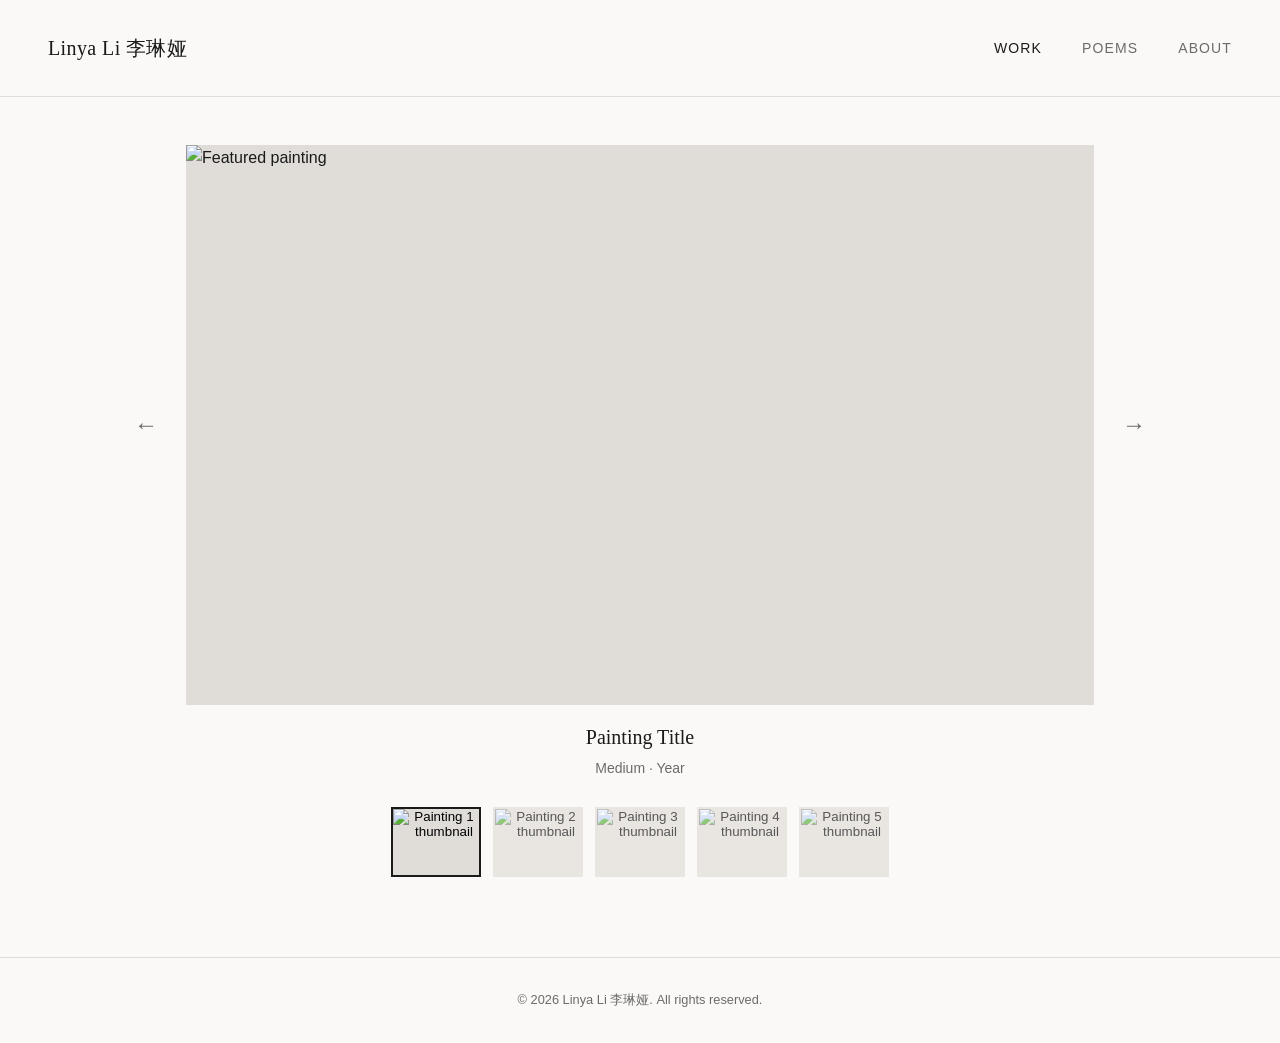
==== index.html @ bd1ce264 "Add files via upload" ====
<!DOCTYPE html>
<html lang="en">
<head>
  <meta charset="UTF-8" />
  <meta name="viewport" content="width=device-width, initial-scale=1.0" />
  <title>Portfolio — Paintings</title>
  <link rel="stylesheet" href="css/style.css" />
</head>
<body>

  <nav>
    <a class="nav-brand" href="index.html">Linya Li 李琳娅</a>
    <ul class="nav-links">
      <li><a href="index.html" class="active">Work</a></li>
      <li><a href="poems.html">Poems</a></li>
      <li><a href="about.html">About</a></li>
    </ul>
  </nav>

  <main>

    <!-- ── Hero image ─────────────────────────────────────── -->
    <div class="gallery-hero-wrapper">
      <button class="hero-arrow" id="prev-btn" aria-label="Previous painting">&#8592;</button>

      <div class="gallery-hero">
        <!--
          TO ADD YOUR PAINTINGS:
          1. Place your image files in the images/ folder.
          2. Change the src attributes below to match your filenames,
             e.g. src="images/my-painting.jpg"
          3. Update the data-title and data-caption attributes on each
             thumbnail button to match each painting's info.
        -->
        <img
          id="hero-img"
          src="https://placehold.co/1100x830/e0ddd8/6b6b6b?text=Your+Painting+Here"
          alt="Featured painting"
        />
      </div>

      <button class="hero-arrow" id="next-btn" aria-label="Next painting">&#8594;</button>
    </div>

    <!-- ── Caption ────────────────────────────────────────── -->
    <div class="gallery-caption">
      <h2 id="hero-title">Painting Title</h2>
      <p id="hero-caption">Medium · Year</p>
    </div>

    <!-- ── Thumbnails ─────────────────────────────────────── -->
    <div class="gallery-thumbnails" id="thumbnails">

      <!-- Each button: set data-src, data-title, data-caption to match your painting -->

      <button
        class="active"
        data-src="https://placehold.co/1100x830/e0ddd8/6b6b6b?text=Your+Painting+Here"
        data-title="Painting Title"
        data-caption="Medium · Year"
      >
        <img src="https://placehold.co/180x140/e0ddd8/6b6b6b?text=1" alt="Painting 1 thumbnail" />
      </button>

      <button
        data-src="https://placehold.co/1100x830/d4cfc9/6b6b6b?text=Painting+2"
        data-title="Second Painting"
        data-caption="Oil on canvas · 2024"
      >
        <img src="https://placehold.co/180x140/d4cfc9/6b6b6b?text=2" alt="Painting 2 thumbnail" />
      </button>

      <button
        data-src="https://placehold.co/1100x830/ccc5bc/6b6b6b?text=Painting+3"
        data-title="Third Painting"
        data-caption="Watercolor · 2023"
      >
        <img src="https://placehold.co/180x140/ccc5bc/6b6b6b?text=3" alt="Painting 3 thumbnail" />
      </button>

      <button
        data-src="https://placehold.co/1100x830/bfb9b0/6b6b6b?text=Painting+4"
        data-title="Fourth Painting"
        data-caption="Acrylic · 2023"
      >
        <img src="https://placehold.co/180x140/bfb9b0/6b6b6b?text=4" alt="Painting 4 thumbnail" />
      </button>

      <button
        data-src="https://placehold.co/1100x830/b3aca2/6b6b6b?text=Painting+5"
        data-title="Fifth Painting"
        data-caption="Gouache · 2022"
      >
        <img src="https://placehold.co/180x140/b3aca2/6b6b6b?text=5" alt="Painting 5 thumbnail" />
      </button>

    </div>

  </main>

  <footer>
    <p>&copy; <span id="year"></span> Linya Li 李琳娅. All rights reserved.</p>
  </footer>

  <script src="js/main.js"></script>
</body>
</html>
---- css/style.css ----
/* ============================================================
   Portfolio — Shared Styles
   Palette: off-white bg, near-black text, soft gray accents
   ============================================================ */

*, *::before, *::after {
  box-sizing: border-box;
  margin: 0;
  padding: 0;
}

:root {
  --bg:        #faf9f7;
  --text:      #1a1a1a;
  --muted:     #6b6b6b;
  --accent:    #c8b89a;
  --border:    #e0ddd8;
  --white:     #ffffff;

  --font-sans: -apple-system, BlinkMacSystemFont, "Segoe UI", Helvetica, Arial, sans-serif;
  --font-serif: Georgia, "Times New Roman", serif;
}

html {
  font-size: 16px;
  scroll-behavior: smooth;
}

body {
  background-color: var(--bg);
  color: var(--text);
  font-family: var(--font-sans);
  line-height: 1.6;
  min-height: 100vh;
  display: flex;
  flex-direction: column;
}

a {
  color: inherit;
  text-decoration: none;
}

img {
  display: block;
  max-width: 100%;
}

/* ============================================================
   Navigation
   ============================================================ */

nav {
  width: 100%;
  padding: 2rem 3rem;
  display: flex;
  align-items: center;
  justify-content: space-between;
  border-bottom: 1px solid var(--border);
}

.nav-brand {
  font-family: var(--font-serif);
  font-size: 1.25rem;
  letter-spacing: 0.02em;
}

.nav-links {
  display: flex;
  gap: 2.5rem;
  list-style: none;
}

.nav-links a {
  font-size: 0.875rem;
  letter-spacing: 0.08em;
  text-transform: uppercase;
  color: var(--muted);
  transition: color 0.2s;
}

.nav-links a:hover,
.nav-links a.active {
  color: var(--text);
}

/* ============================================================
   Main content wrapper
   ============================================================ */

main {
  flex: 1;
  width: 100%;
  max-width: 1100px;
  margin: 0 auto;
  padding: 3rem 2rem 5rem;
}

/* ============================================================
   Footer
   ============================================================ */

footer {
  text-align: center;
  padding: 2rem;
  font-size: 0.8rem;
  color: var(--muted);
  border-top: 1px solid var(--border);
}

/* ============================================================
   Gallery — Hero + Thumbnail strip (index.html)
   ============================================================ */

.gallery-hero-wrapper {
  display: flex;
  align-items: center;
  gap: 1rem;
}

.hero-arrow {
  flex-shrink: 0;
  background: none;
  border: none;
  font-size: 1.5rem;
  cursor: pointer;
  color: var(--muted);
  padding: 0.5rem 0.75rem;
  transition: color 0.2s;
  line-height: 1;
  user-select: none;
}

.hero-arrow:hover {
  color: var(--text);
}

.gallery-hero {
  flex: 1;
  aspect-ratio: 4 / 3;
  max-height: 560px;
  overflow: hidden;
  background: var(--border);
  position: relative;
}

.gallery-hero img {
  width: 100%;
  height: 100%;
  object-fit: cover;
  opacity: 1;
  transition: opacity 0.35s ease;
}

.gallery-hero img.fading {
  opacity: 0;
}

.gallery-caption {
  margin-top: 1rem;
  min-height: 2.5rem;
  text-align: center;
}

.gallery-caption h2 {
  font-family: var(--font-serif);
  font-size: 1.25rem;
  font-weight: normal;
}

.gallery-caption p {
  font-size: 0.875rem;
  color: var(--muted);
  margin-top: 0.25rem;
}

.gallery-thumbnails {
  display: flex;
  flex-wrap: wrap;
  justify-content: center;
  gap: 0.75rem;
  margin-top: 1.75rem;
}

.gallery-thumbnails button {
  width: 90px;
  height: 70px;
  padding: 0;
  border: 2px solid transparent;
  background: var(--border);
  cursor: pointer;
  overflow: hidden;
  transition: border-color 0.2s, opacity 0.2s;
  opacity: 0.65;
}

.gallery-thumbnails button img {
  width: 100%;
  height: 100%;
  object-fit: cover;
}

.gallery-thumbnails button:hover {
  opacity: 0.9;
}

.gallery-thumbnails button.active {
  border-color: var(--text);
  opacity: 1;
}

/* ============================================================
   About page
   ============================================================ */

.about-layout {
  display: grid;
  grid-template-columns: 240px 1fr;
  gap: 4rem;
  align-items: start;
  margin-top: 1rem;
}

.about-photo {
  width: 100%;
  aspect-ratio: 3 / 4;
  object-fit: cover;
  background: var(--border);
}

.about-photo-placeholder {
  width: 100%;
  aspect-ratio: 3 / 4;
  background: var(--border);
  display: flex;
  align-items: center;
  justify-content: center;
  color: var(--muted);
  font-size: 0.8rem;
  text-align: center;
  padding: 1rem;
}

.about-text h1 {
  font-family: var(--font-serif);
  font-size: 2rem;
  font-weight: normal;
  margin-bottom: 1.5rem;
}

.about-text p {
  color: var(--muted);
  margin-bottom: 1rem;
  max-width: 55ch;
  font-size: 1rem;
  line-height: 1.8;
}

.about-text p:last-child {
  margin-bottom: 0;
}

/* ============================================================
   Poems page
   ============================================================ */

.poems-header {
  margin-bottom: 3rem;
}

.poems-header h1 {
  font-family: var(--font-serif);
  font-size: 2rem;
  font-weight: normal;
}

.poems-header p {
  color: var(--muted);
  margin-top: 0.5rem;
  font-size: 0.9rem;
}

.poem {
  max-width: 580px;
  margin-bottom: 4rem;
  padding-bottom: 4rem;
  border-bottom: 1px solid var(--border);
}

.poem:last-child {
  border-bottom: none;
}

.poem h2 {
  font-family: var(--font-serif);
  font-size: 1.3rem;
  font-weight: normal;
  margin-bottom: 1.5rem;
  color: var(--text);
}

.poem-body {
  font-family: var(--font-serif);
  font-size: 1rem;
  line-height: 2;
  color: var(--text);
  white-space: pre-line;
}

.poem-date {
  margin-top: 1.25rem;
  font-size: 0.8rem;
  color: var(--muted);
  font-style: italic;
}

/* ============================================================
   Page heading (reusable)
   ============================================================ */

.page-heading {
  font-family: var(--font-serif);
  font-size: 1.75rem;
  font-weight: normal;
  margin-bottom: 2.5rem;
}

/* ============================================================
   Responsive
   ============================================================ */

@media (max-width: 700px) {
  nav {
    padding: 1.5rem;
    flex-direction: column;
    gap: 1rem;
    align-items: flex-start;
  }

  .nav-links {
    gap: 1.5rem;
  }

  main {
    padding: 2rem 1.25rem 4rem;
  }

  .about-layout {
    grid-template-columns: 1fr;
    gap: 2rem;
  }

  .about-photo-placeholder {
    aspect-ratio: 3 / 2;
    max-width: 280px;
  }

  .gallery-thumbnails button {
    width: 72px;
    height: 56px;
  }
}
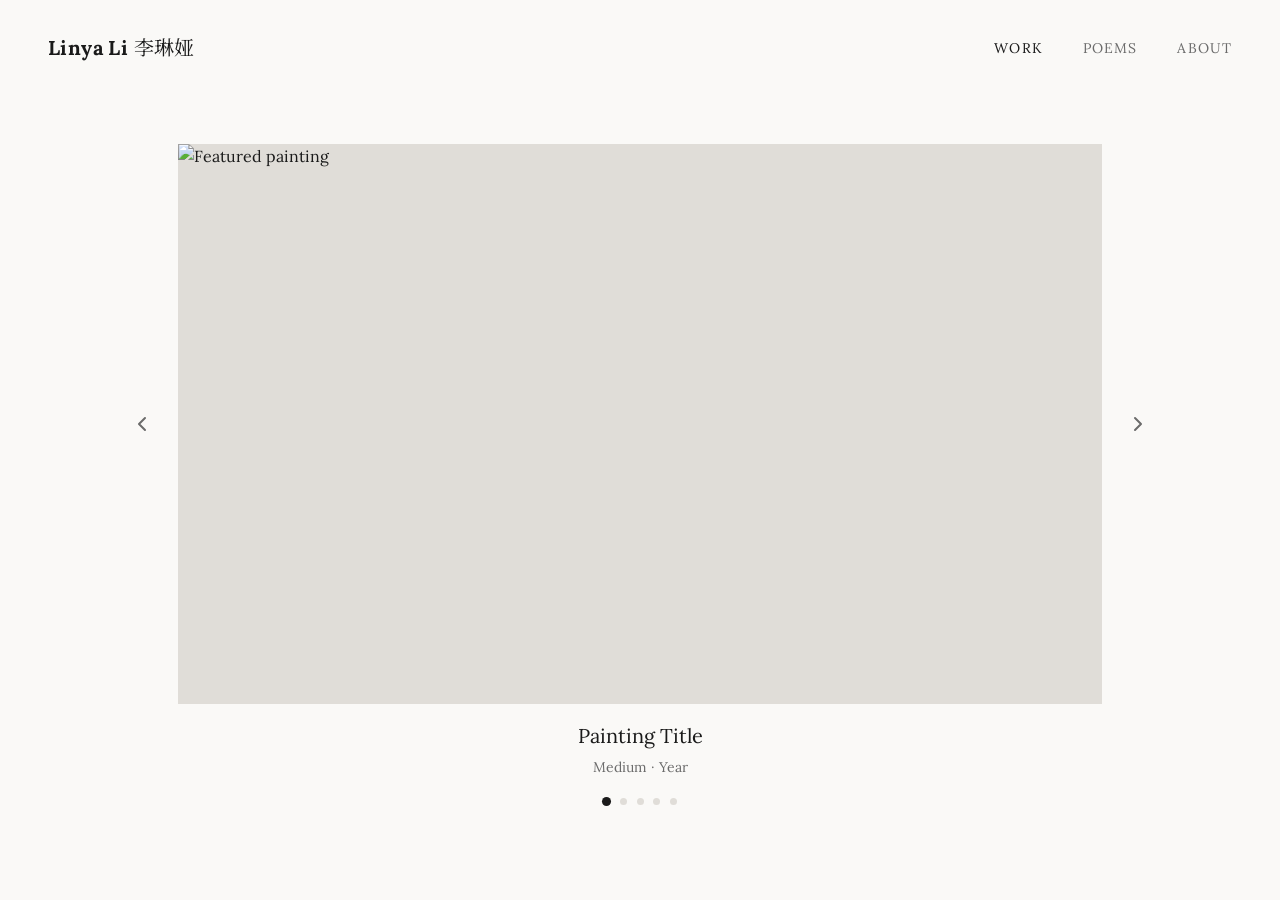
==== commit 624bbd68: "Add files via upload" ====
--- a/index.html
+++ b/index.html
@@ -9,7 +9,7 @@
 <body>
 
   <nav>
-    <a class="nav-brand" href="index.html">Linya Li 李琳娅</a>
+    <a class="nav-brand" href="index.html"><strong>Linya Li</strong> 李琳娅</a>
     <ul class="nav-links">
       <li><a href="index.html" class="active">Work</a></li>
       <li><a href="poems.html">Poems</a></li>
@@ -21,25 +21,29 @@
 
     <!-- ── Hero image ─────────────────────────────────────── -->
     <div class="gallery-hero-wrapper">
-      <button class="hero-arrow" id="prev-btn" aria-label="Previous painting">&#8592;</button>
+      <button class="hero-arrow" id="prev-btn" aria-label="Previous painting">
+        <svg viewBox="0 0 24 24"><polyline points="15 18 9 12 15 6"/></svg>
+      </button>
 
-      <div class="gallery-hero">
+      <div class="gallery-hero" id="gallery-hero">
         <!--
           TO ADD YOUR PAINTINGS:
           1. Place your image files in the images/ folder.
           2. Change the src attributes below to match your filenames,
              e.g. src="images/my-painting.jpg"
           3. Update the data-title and data-caption attributes on each
-             thumbnail button to match each painting's info.
+             dot button to match each painting's info.
         -->
         <img
-          id="hero-img"
+          class="hero-slide active"
           src="https://placehold.co/1100x830/e0ddd8/6b6b6b?text=Your+Painting+Here"
           alt="Featured painting"
         />
       </div>
 
-      <button class="hero-arrow" id="next-btn" aria-label="Next painting">&#8594;</button>
+      <button class="hero-arrow" id="next-btn" aria-label="Next painting">
+        <svg viewBox="0 0 24 24"><polyline points="9 18 15 12 9 6"/></svg>
+      </button>
     </div>
 
     <!-- ── Caption ────────────────────────────────────────── -->
@@ -48,60 +52,18 @@
       <p id="hero-caption">Medium · Year</p>
     </div>
 
-    <!-- ── Thumbnails ─────────────────────────────────────── -->
-    <div class="gallery-thumbnails" id="thumbnails">
-
-      <!-- Each button: set data-src, data-title, data-caption to match your painting -->
-
-      <button
-        class="active"
-        data-src="https://placehold.co/1100x830/e0ddd8/6b6b6b?text=Your+Painting+Here"
-        data-title="Painting Title"
-        data-caption="Medium · Year"
-      >
-        <img src="https://placehold.co/180x140/e0ddd8/6b6b6b?text=1" alt="Painting 1 thumbnail" />
-      </button>
-
-      <button
-        data-src="https://placehold.co/1100x830/d4cfc9/6b6b6b?text=Painting+2"
-        data-title="Second Painting"
-        data-caption="Oil on canvas · 2024"
-      >
-        <img src="https://placehold.co/180x140/d4cfc9/6b6b6b?text=2" alt="Painting 2 thumbnail" />
-      </button>
-
-      <button
-        data-src="https://placehold.co/1100x830/ccc5bc/6b6b6b?text=Painting+3"
-        data-title="Third Painting"
-        data-caption="Watercolor · 2023"
-      >
-        <img src="https://placehold.co/180x140/ccc5bc/6b6b6b?text=3" alt="Painting 3 thumbnail" />
-      </button>
-
-      <button
-        data-src="https://placehold.co/1100x830/bfb9b0/6b6b6b?text=Painting+4"
-        data-title="Fourth Painting"
-        data-caption="Acrylic · 2023"
-      >
-        <img src="https://placehold.co/180x140/bfb9b0/6b6b6b?text=4" alt="Painting 4 thumbnail" />
-      </button>
-
-      <button
-        data-src="https://placehold.co/1100x830/b3aca2/6b6b6b?text=Painting+5"
-        data-title="Fifth Painting"
-        data-caption="Gouache · 2022"
-      >
-        <img src="https://placehold.co/180x140/b3aca2/6b6b6b?text=5" alt="Painting 5 thumbnail" />
-      </button>
-
+    <!-- ── Dots ───────────────────────────────────────────── -->
+    <!-- Each button: set data-src, data-title, data-caption to match your painting -->
+    <div class="gallery-dots" id="dots">
+      <button class="dot active" data-src="https://placehold.co/1100x830/e0ddd8/6b6b6b?text=Your+Painting+Here" data-title="Painting Title"   data-caption="Medium · Year"         aria-label="Painting 1"></button>
+      <button class="dot"        data-src="https://placehold.co/1100x830/d4cfc9/6b6b6b?text=Painting+2"         data-title="Second Painting"  data-caption="Oil on canvas · 2024"   aria-label="Painting 2"></button>
+      <button class="dot"        data-src="https://placehold.co/1100x830/ccc5bc/6b6b6b?text=Painting+3"         data-title="Third Painting"   data-caption="Watercolor · 2023"      aria-label="Painting 3"></button>
+      <button class="dot"        data-src="https://placehold.co/1100x830/bfb9b0/6b6b6b?text=Painting+4"         data-title="Fourth Painting"  data-caption="Acrylic · 2023"         aria-label="Painting 4"></button>
+      <button class="dot"        data-src="https://placehold.co/1100x830/b3aca2/6b6b6b?text=Painting+5"         data-title="Fifth Painting"   data-caption="Gouache · 2022"         aria-label="Painting 5"></button>
     </div>
 
   </main>
 
-  <footer>
-    <p>&copy; <span id="year"></span> Linya Li 李琳娅. All rights reserved.</p>
-  </footer>
-
-  <script src="js/main.js"></script>
+<script src="js/main.js"></script>
 </body>
 </html>
--- a/css/style.css
+++ b/css/style.css
@@ -2,6 +2,8 @@
    Portfolio — Shared Styles
    Palette: off-white bg, near-black text, soft gray accents
    ============================================================ */
+
+@import url('https://fonts.googleapis.com/css2?family=Lora:ital,wght@0,400;0,500;1,400;1,500&family=Noto+Serif+SC:wght@300;400&display=swap');
 
 *, *::before, *::after {
   box-sizing: border-box;
@@ -17,8 +19,8 @@
   --border:    #e0ddd8;
   --white:     #ffffff;
 
-  --font-sans: -apple-system, BlinkMacSystemFont, "Segoe UI", Helvetica, Arial, sans-serif;
-  --font-serif: Georgia, "Times New Roman", serif;
+  --font-sans: "Lora", "Noto Serif SC", Georgia, serif;
+  --font-serif: "Lora", "Noto Serif SC", Georgia, serif;
 }
 
 html {
@@ -56,7 +58,6 @@
   display: flex;
   align-items: center;
   justify-content: space-between;
-  border-bottom: 1px solid var(--border);
 }
 
 .nav-brand {
@@ -122,17 +123,26 @@
   flex-shrink: 0;
   background: none;
   border: none;
-  font-size: 1.5rem;
   cursor: pointer;
-  color: var(--muted);
-  padding: 0.5rem 0.75rem;
+  padding: 0.5rem;
+  color: var(--muted);
   transition: color 0.2s;
-  line-height: 1;
-  user-select: none;
+  display: flex;
+  align-items: center;
 }
 
 .hero-arrow:hover {
   color: var(--text);
+}
+
+.hero-arrow svg {
+  width: 24px;
+  height: 24px;
+  stroke: currentColor;
+  fill: none;
+  stroke-width: 2;
+  stroke-linecap: round;
+  stroke-linejoin: round;
 }
 
 .gallery-hero {
@@ -144,17 +154,18 @@
   position: relative;
 }
 
-.gallery-hero img {
+.hero-slide {
+  position: absolute;
+  inset: 0;
   width: 100%;
   height: 100%;
   object-fit: cover;
-  opacity: 1;
-  transition: opacity 0.35s ease;
-}
-
-.gallery-hero img.fading {
   opacity: 0;
-}
+  transition: opacity 0.6s cubic-bezier(0.47, 0, 0.745, 0.715);
+  will-change: opacity;
+}
+
+.hero-slide.active { opacity: 1; }
 
 .gallery-caption {
   margin-top: 1rem;
@@ -174,39 +185,31 @@
   margin-top: 0.25rem;
 }
 
-.gallery-thumbnails {
-  display: flex;
-  flex-wrap: wrap;
+.gallery-dots {
+  display: flex;
   justify-content: center;
-  gap: 0.75rem;
-  margin-top: 1.75rem;
-}
-
-.gallery-thumbnails button {
-  width: 90px;
-  height: 70px;
-  padding: 0;
-  border: 2px solid transparent;
+  gap: 0.6rem;
+  margin-top: 1.25rem;
+}
+
+.dot {
+  width: 7px;
+  height: 7px;
+  border-radius: 50%;
+  border: none;
   background: var(--border);
   cursor: pointer;
-  overflow: hidden;
-  transition: border-color 0.2s, opacity 0.2s;
-  opacity: 0.65;
-}
-
-.gallery-thumbnails button img {
-  width: 100%;
-  height: 100%;
-  object-fit: cover;
-}
-
-.gallery-thumbnails button:hover {
-  opacity: 0.9;
-}
-
-.gallery-thumbnails button.active {
-  border-color: var(--text);
-  opacity: 1;
+  padding: 0;
+  transition: background 0.2s, transform 0.2s;
+}
+
+.dot:hover {
+  background: var(--muted);
+}
+
+.dot.active {
+  background: var(--text);
+  transform: scale(1.3);
 }
 
 /* ============================================================
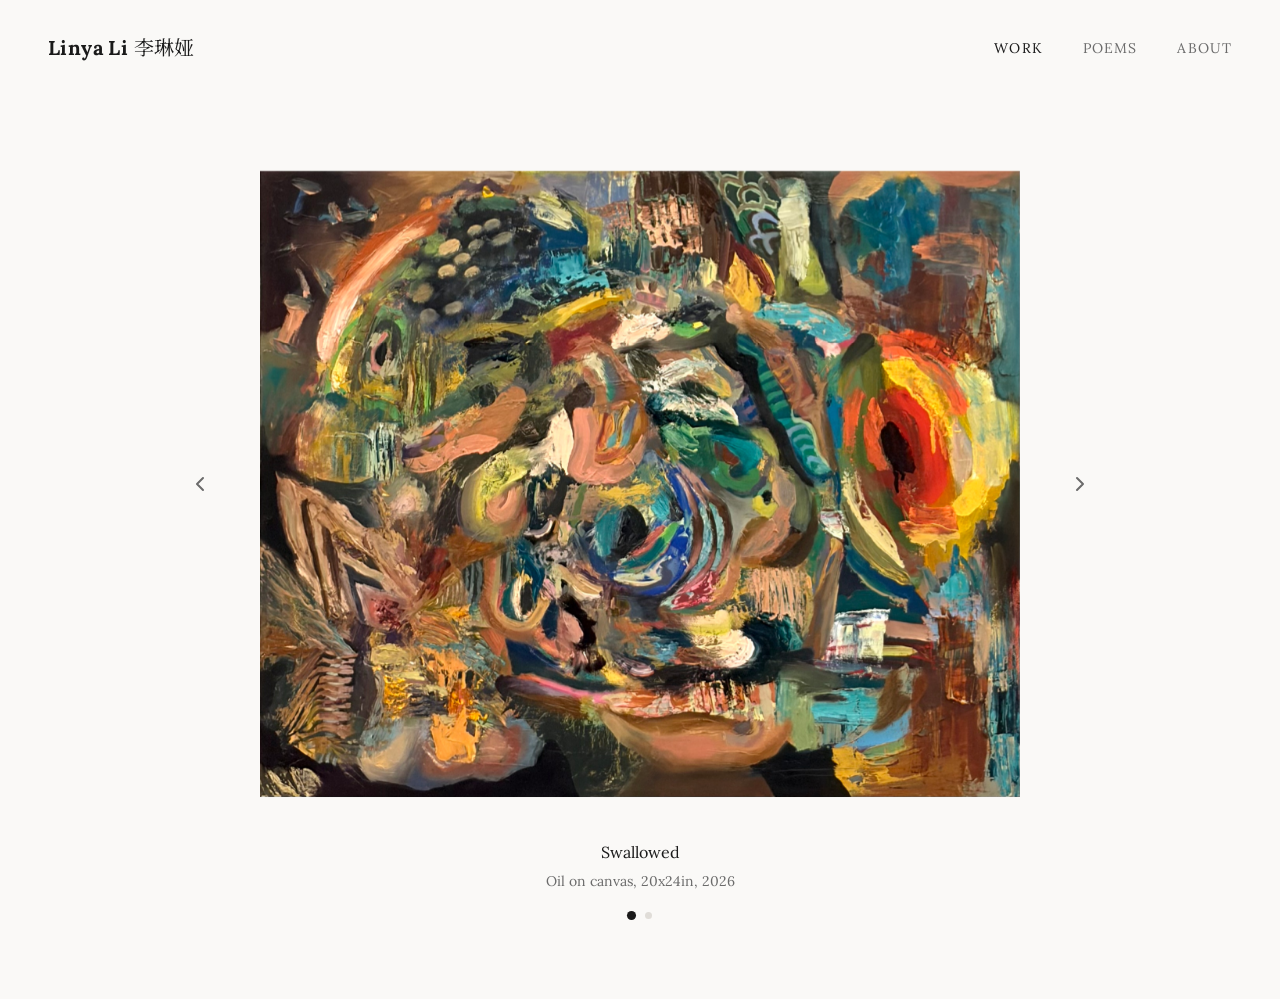
==== commit edfd2e6c: "Add files via upload" ====
--- a/index.html
+++ b/index.html
@@ -36,8 +36,8 @@
         -->
         <img
           class="hero-slide active"
-          src="https://placehold.co/1100x830/e0ddd8/6b6b6b?text=Your+Painting+Here"
-          alt="Featured painting"
+          src="images/swallowed.jpg"
+          alt="Swallowed"
         />
       </div>
 
@@ -48,18 +48,15 @@
 
     <!-- ── Caption ────────────────────────────────────────── -->
     <div class="gallery-caption">
-      <h2 id="hero-title">Painting Title</h2>
-      <p id="hero-caption">Medium · Year</p>
+      <h2 id="hero-title">Swallowed</h2>
+      <p id="hero-caption">Oil on canvas, 20x24in, 2026</p>
     </div>
 
     <!-- ── Dots ───────────────────────────────────────────── -->
     <!-- Each button: set data-src, data-title, data-caption to match your painting -->
     <div class="gallery-dots" id="dots">
-      <button class="dot active" data-src="https://placehold.co/1100x830/e0ddd8/6b6b6b?text=Your+Painting+Here" data-title="Painting Title"   data-caption="Medium · Year"         aria-label="Painting 1"></button>
-      <button class="dot"        data-src="https://placehold.co/1100x830/d4cfc9/6b6b6b?text=Painting+2"         data-title="Second Painting"  data-caption="Oil on canvas · 2024"   aria-label="Painting 2"></button>
-      <button class="dot"        data-src="https://placehold.co/1100x830/ccc5bc/6b6b6b?text=Painting+3"         data-title="Third Painting"   data-caption="Watercolor · 2023"      aria-label="Painting 3"></button>
-      <button class="dot"        data-src="https://placehold.co/1100x830/bfb9b0/6b6b6b?text=Painting+4"         data-title="Fourth Painting"  data-caption="Acrylic · 2023"         aria-label="Painting 4"></button>
-      <button class="dot"        data-src="https://placehold.co/1100x830/b3aca2/6b6b6b?text=Painting+5"         data-title="Fifth Painting"   data-caption="Gouache · 2022"         aria-label="Painting 5"></button>
+      <button class="dot active" data-src="images/swallowed.jpg" data-title="Swallowed" data-caption="Oil on canvas, 20x24in, 2026" aria-label="Painting 1"></button>
+      <button class="dot"        data-src="images/escaped.jpeg"  data-title="Escaped"   data-caption="Oil on canvas, 20x24in, 2026" aria-label="Painting 2"></button>
     </div>
 
   </main>
--- a/css/style.css
+++ b/css/style.css
@@ -116,7 +116,8 @@
 .gallery-hero-wrapper {
   display: flex;
   align-items: center;
-  gap: 1rem;
+  justify-content: center;
+  gap: 2.5rem;
 }
 
 .hero-arrow {
@@ -147,10 +148,10 @@
 
 .gallery-hero {
   flex: 1;
-  aspect-ratio: 4 / 3;
-  max-height: 560px;
+  height: min(680px, 80vh);
+  max-width: 760px;
   overflow: hidden;
-  background: var(--border);
+  background: var(--bg);
   position: relative;
 }
 
@@ -159,7 +160,7 @@
   inset: 0;
   width: 100%;
   height: 100%;
-  object-fit: cover;
+  object-fit: contain;
   opacity: 0;
   transition: opacity 0.6s cubic-bezier(0.47, 0, 0.745, 0.715);
   will-change: opacity;
@@ -175,7 +176,7 @@
 
 .gallery-caption h2 {
   font-family: var(--font-serif);
-  font-size: 1.25rem;
+  font-size: 1rem;
   font-weight: normal;
 }
 
@@ -218,10 +219,10 @@
 
 .about-layout {
   display: grid;
-  grid-template-columns: 240px 1fr;
-  gap: 4rem;
+  grid-template-columns: 1fr;
+  max-width: 720px;
+  margin: 1rem auto 0;
   align-items: start;
-  margin-top: 1rem;
 }
 
 .about-photo {
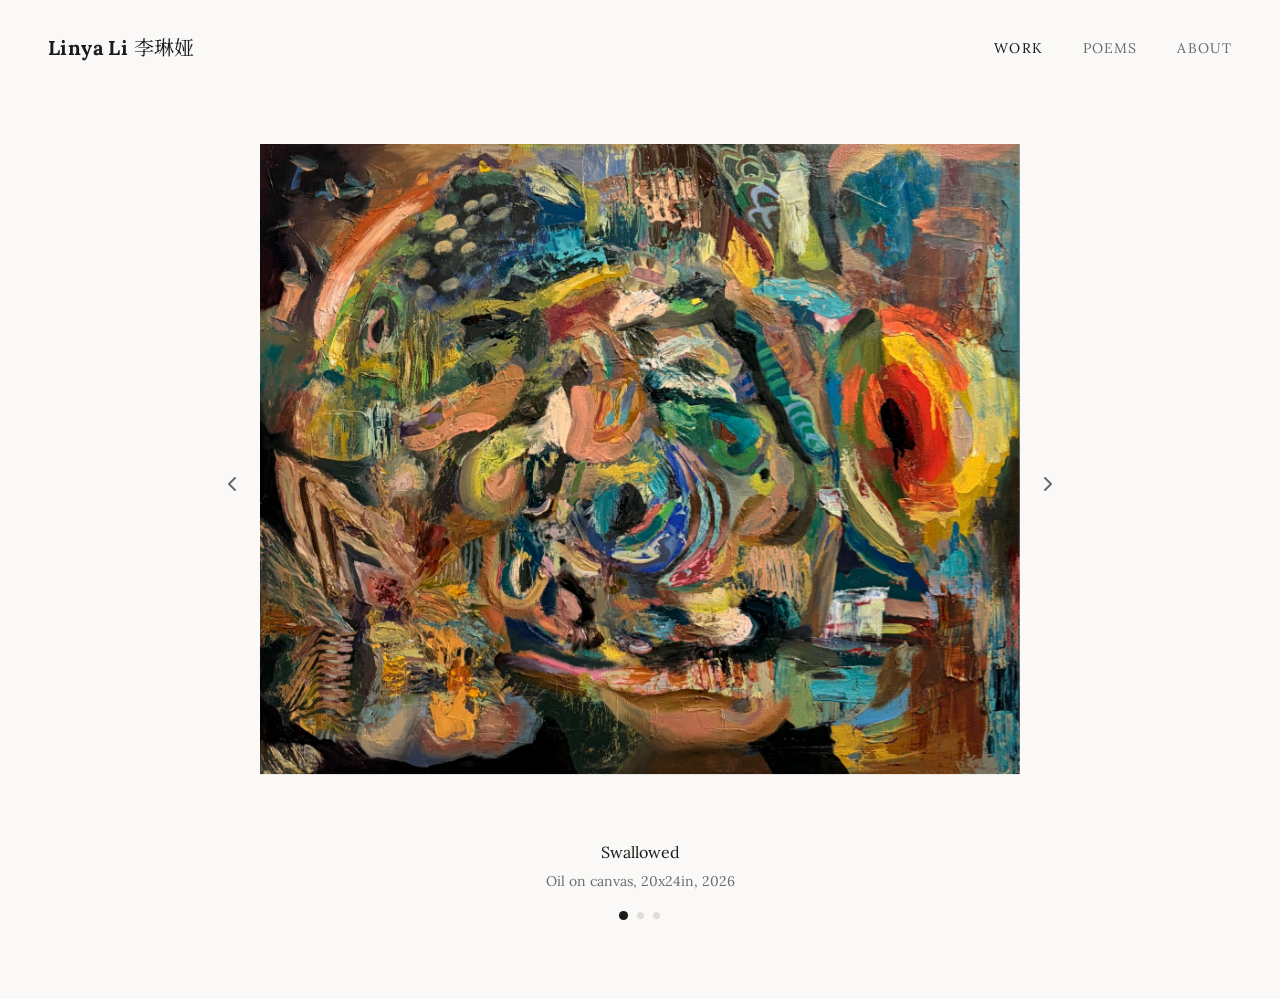
==== commit 82f7e353: "Add files via upload" ====
--- a/index.html
+++ b/index.html
@@ -20,28 +20,24 @@
   <main>
 
     <!-- ── Hero image ─────────────────────────────────────── -->
-    <div class="gallery-hero-wrapper">
-      <button class="hero-arrow" id="prev-btn" aria-label="Previous painting">
+    <div class="gallery-hero" id="gallery-hero">
+      <!--
+        TO ADD YOUR PAINTINGS:
+        1. Place your image files in the images/ folder.
+        2. Change the src attributes below to match your filenames,
+           e.g. src="images/my-painting.jpg"
+        3. Update the data-title and data-caption attributes on each
+           dot button to match each painting's info.
+      -->
+      <img
+        class="hero-slide active"
+        src="images/swallowed.jpg"
+        alt="Swallowed"
+      />
+      <button class="hero-arrow hero-arrow-left" id="prev-btn" aria-label="Previous painting">
         <svg viewBox="0 0 24 24"><polyline points="15 18 9 12 15 6"/></svg>
       </button>
-
-      <div class="gallery-hero" id="gallery-hero">
-        <!--
-          TO ADD YOUR PAINTINGS:
-          1. Place your image files in the images/ folder.
-          2. Change the src attributes below to match your filenames,
-             e.g. src="images/my-painting.jpg"
-          3. Update the data-title and data-caption attributes on each
-             dot button to match each painting's info.
-        -->
-        <img
-          class="hero-slide active"
-          src="images/swallowed.jpg"
-          alt="Swallowed"
-        />
-      </div>
-
-      <button class="hero-arrow" id="next-btn" aria-label="Next painting">
+      <button class="hero-arrow hero-arrow-right" id="next-btn" aria-label="Next painting">
         <svg viewBox="0 0 24 24"><polyline points="9 18 15 12 9 6"/></svg>
       </button>
     </div>
@@ -55,8 +51,9 @@
     <!-- ── Dots ───────────────────────────────────────────── -->
     <!-- Each button: set data-src, data-title, data-caption to match your painting -->
     <div class="gallery-dots" id="dots">
-      <button class="dot active" data-src="images/swallowed.jpg" data-title="Swallowed" data-caption="Oil on canvas, 20x24in, 2026" aria-label="Painting 1"></button>
-      <button class="dot"        data-src="images/escaped.jpeg"  data-title="Escaped"   data-caption="Oil on canvas, 20x24in, 2026" aria-label="Painting 2"></button>
+      <button class="dot active" data-src="images/swallowed.jpg" data-title="Swallowed" data-caption="Oil on canvas, 20x24in, 2026"      aria-label="Painting 1"></button>
+      <button class="dot"        data-src="images/escaped.jpeg"  data-title="Escaped"   data-caption="Oil on canvas, 20x24in, 2026"      aria-label="Painting 2"></button>
+      <button class="dot"        data-src="images/two.jpg"       data-title="Two"       data-caption="Oil, paper on canvas, 20x24in, 2026" aria-label="Painting 3"></button>
     </div>
 
   </main>
--- a/css/style.css
+++ b/css/style.css
@@ -3,7 +3,7 @@
    Palette: off-white bg, near-black text, soft gray accents
    ============================================================ */
 
-@import url('https://fonts.googleapis.com/css2?family=Lora:ital,wght@0,400;0,500;1,400;1,500&family=Noto+Serif+SC:wght@300;400&display=swap');
+@import url('https://fonts.googleapis.com/css2?family=Lora:ital,wght@0,400;0,500;1,400;1,500&family=Noto+Serif+SC:wght@400&display=swap');
 
 *, *::before, *::after {
   box-sizing: border-box;
@@ -64,6 +64,7 @@
   font-family: var(--font-serif);
   font-size: 1.25rem;
   letter-spacing: 0.02em;
+  font-weight: 400;
 }
 
 .nav-links {
@@ -113,15 +114,11 @@
    Gallery — Hero + Thumbnail strip (index.html)
    ============================================================ */
 
-.gallery-hero-wrapper {
-  display: flex;
-  align-items: center;
-  justify-content: center;
-  gap: 2.5rem;
-}
-
 .hero-arrow {
-  flex-shrink: 0;
+  position: absolute;
+  top: 50%;
+  transform: translateY(-50%);
+  z-index: 10;
   background: none;
   border: none;
   cursor: pointer;
@@ -131,6 +128,9 @@
   display: flex;
   align-items: center;
 }
+
+.hero-arrow-left  { left: -3rem; }
+.hero-arrow-right { right: -3rem; }
 
 .hero-arrow:hover {
   color: var(--text);
@@ -147,10 +147,11 @@
 }
 
 .gallery-hero {
-  flex: 1;
-  height: min(680px, 80vh);
+  height: 680px;
+  max-height: 80vh;
   max-width: 760px;
-  overflow: hidden;
+  margin: 0 auto;
+  overflow: visible;
   background: var(--bg);
   position: relative;
 }
@@ -161,6 +162,7 @@
   width: 100%;
   height: 100%;
   object-fit: contain;
+  object-position: top;
   opacity: 0;
   transition: opacity 0.6s cubic-bezier(0.47, 0, 0.745, 0.715);
   will-change: opacity;
@@ -346,7 +348,31 @@
   }
 
   main {
-    padding: 2rem 1.25rem 4rem;
+    padding: 1rem 1.25rem 4rem;
+  }
+
+  .gallery-hero {
+    max-width: 100%;
+    height: 220px;
+  }
+
+  .hero-arrow-left  { left: -1rem; }
+  .hero-arrow-right { right: -1rem; }
+
+  .gallery-caption {
+    margin-top: 0.75rem;
+  }
+
+  .gallery-caption h2 {
+    font-size: 0.9rem;
+  }
+
+  .gallery-caption p {
+    font-size: 0.75rem;
+  }
+
+  .gallery-dots {
+    margin-top: 1rem;
   }
 
   .about-layout {
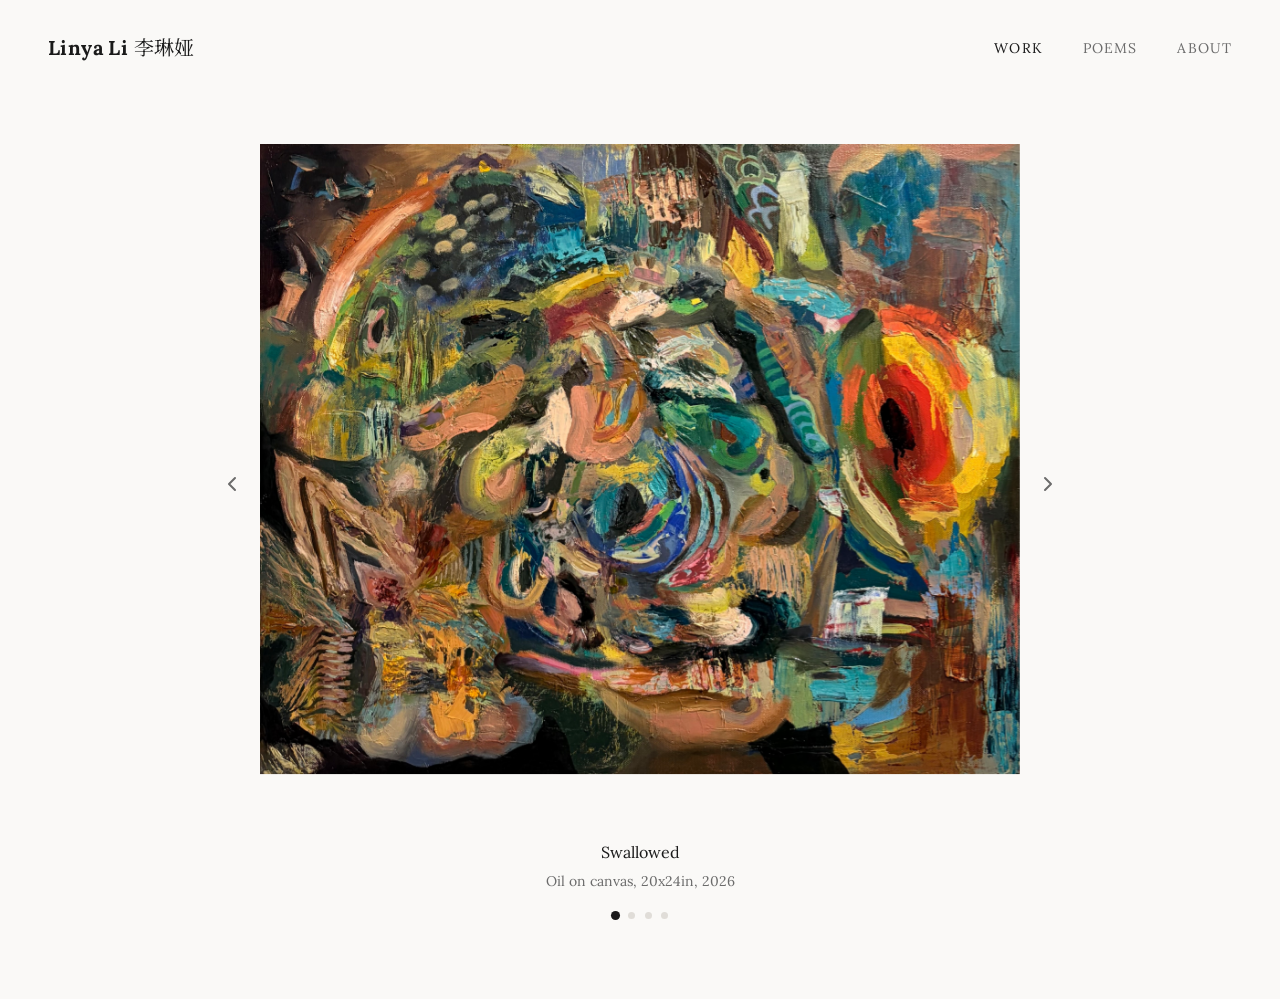
==== commit 4da43e56: "Add files via upload" ====
--- a/index.html
+++ b/index.html
@@ -51,9 +51,10 @@
     <!-- ── Dots ───────────────────────────────────────────── -->
     <!-- Each button: set data-src, data-title, data-caption to match your painting -->
     <div class="gallery-dots" id="dots">
-      <button class="dot active" data-src="images/swallowed.jpg" data-title="Swallowed" data-caption="Oil on canvas, 20x24in, 2026"      aria-label="Painting 1"></button>
-      <button class="dot"        data-src="images/escaped.jpeg"  data-title="Escaped"   data-caption="Oil on canvas, 20x24in, 2026"      aria-label="Painting 2"></button>
-      <button class="dot"        data-src="images/two.jpg"       data-title="Two"       data-caption="Oil, paper on canvas, 20x24in, 2026" aria-label="Painting 3"></button>
+      <button class="dot active" data-src="images/swallowed.jpg"          data-title="Swallowed"          data-caption="Oil on canvas, 20x24in, 2026"       aria-label="Painting 1"></button>
+      <button class="dot"        data-src="images/escaped.jpeg"           data-title="Escaped"            data-caption="Oil on canvas, 20x24in, 2026"       aria-label="Painting 2"></button>
+      <button class="dot"        data-src="images/None of them whole.jpg" data-title="None of them whole" data-caption="Oil on canvas, 24x20in, 2026"       aria-label="Painting 3"></button>
+      <button class="dot"        data-src="images/two.jpg"                data-title="Two"                data-caption="Oil, paper on canvas, 20x24in, 2026" aria-label="Painting 4"></button>
     </div>
 
   </main>
--- a/css/style.css
+++ b/css/style.css
@@ -307,7 +307,7 @@
 
 .poem-body {
   font-family: var(--font-serif);
-  font-size: 1rem;
+  font-size: 0.875rem;
   line-height: 2;
   color: var(--text);
   white-space: pre-line;
